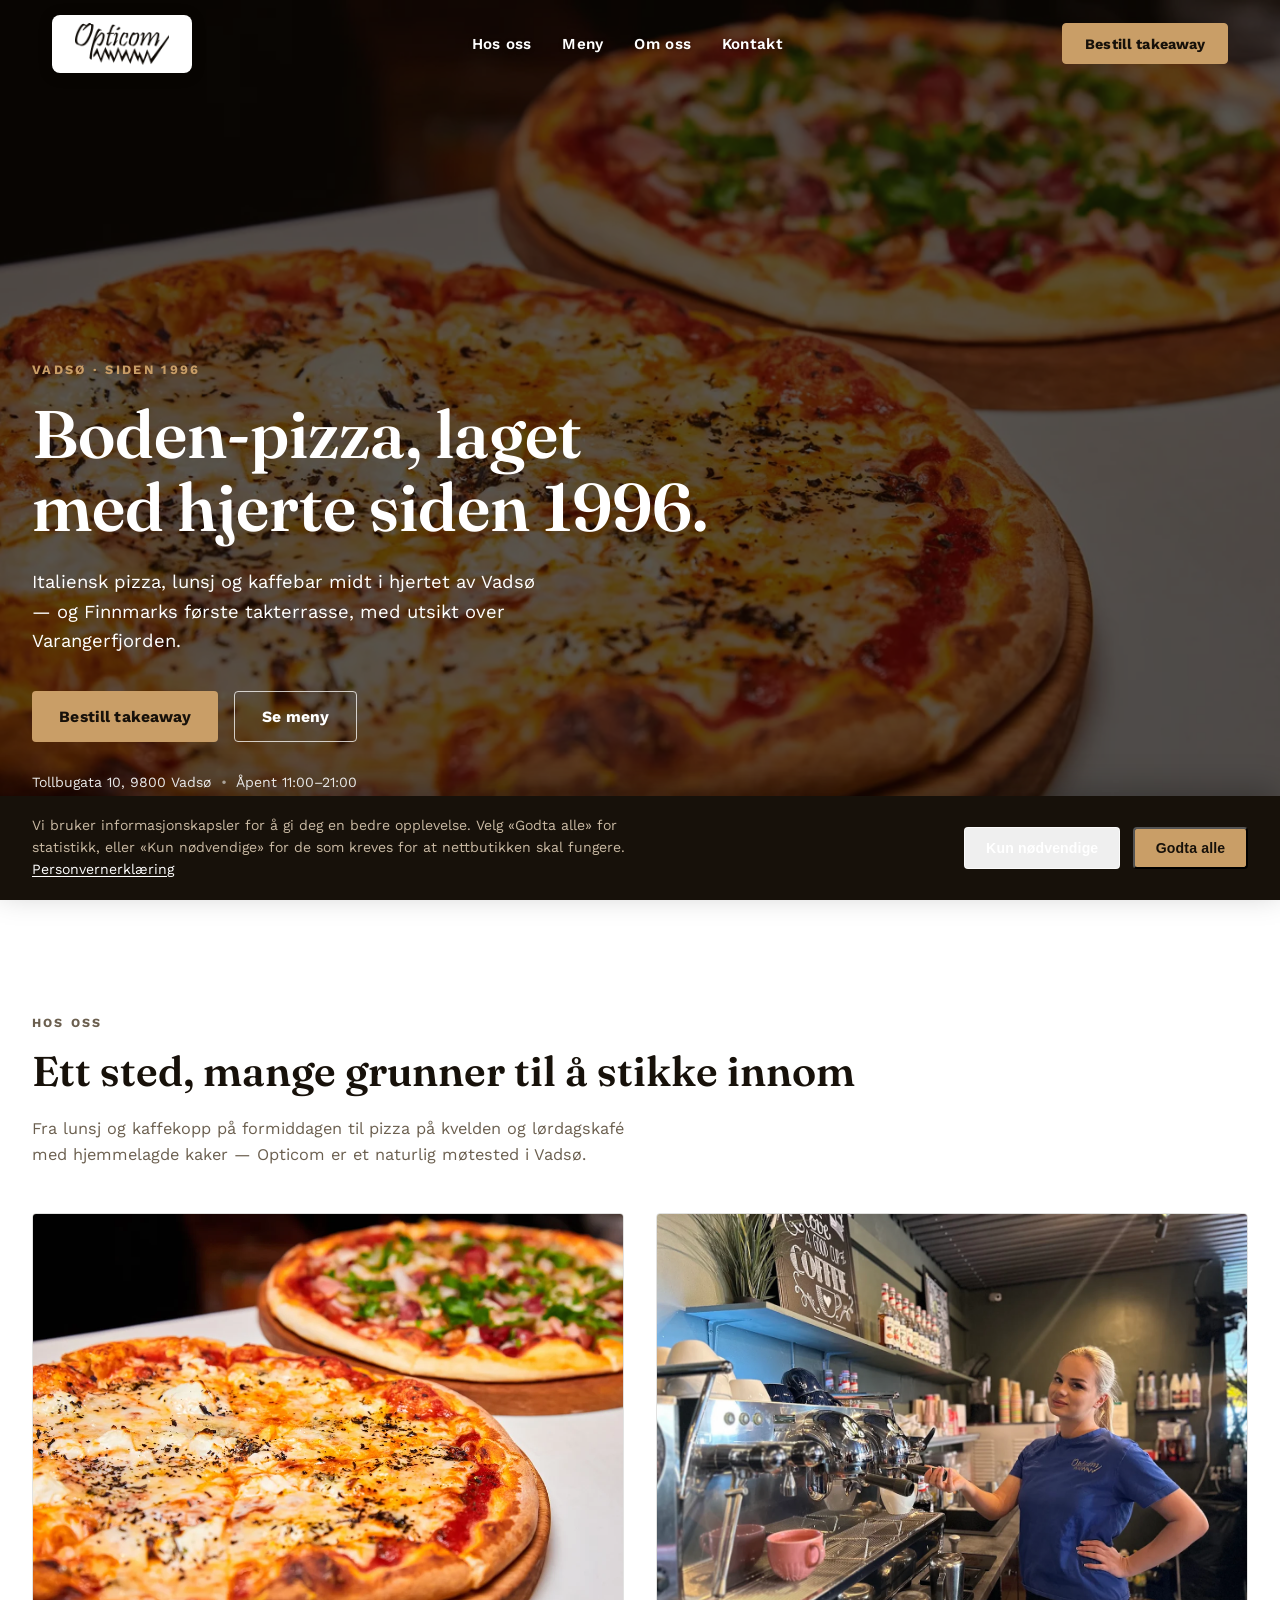
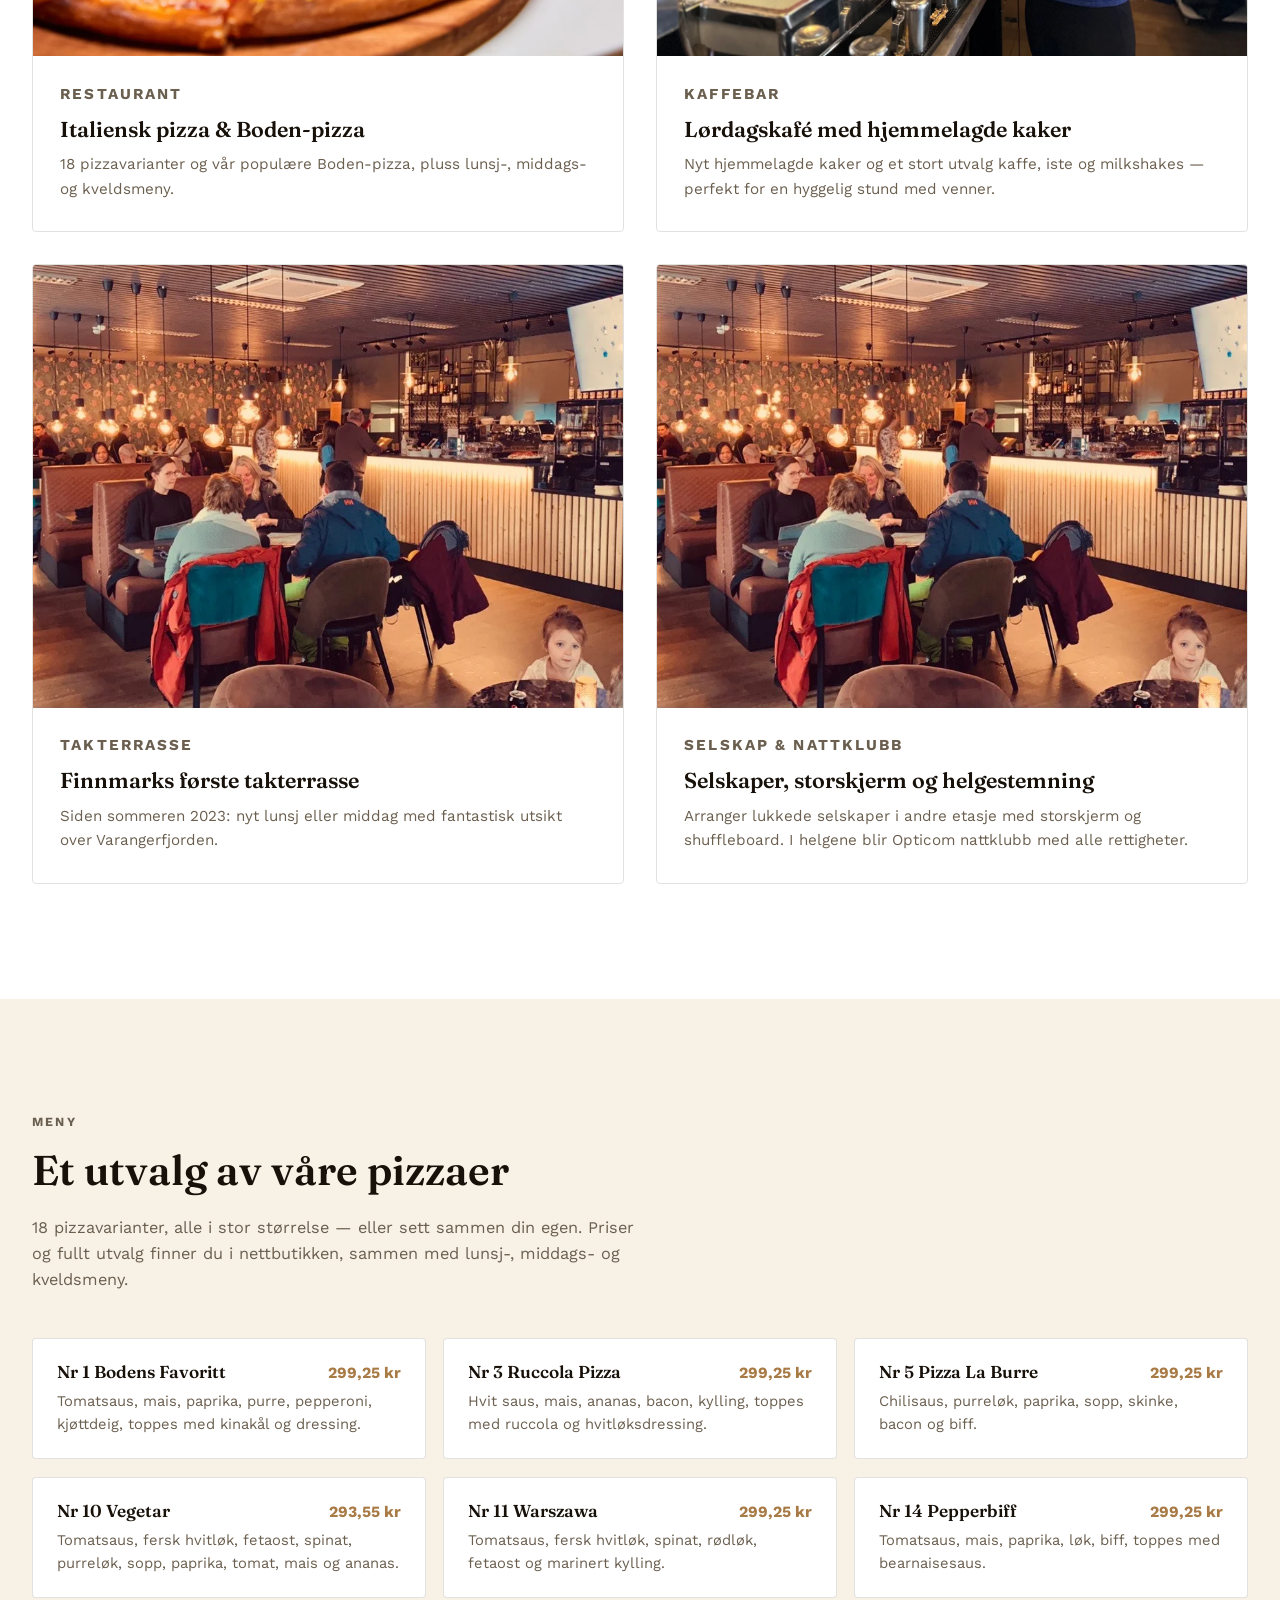
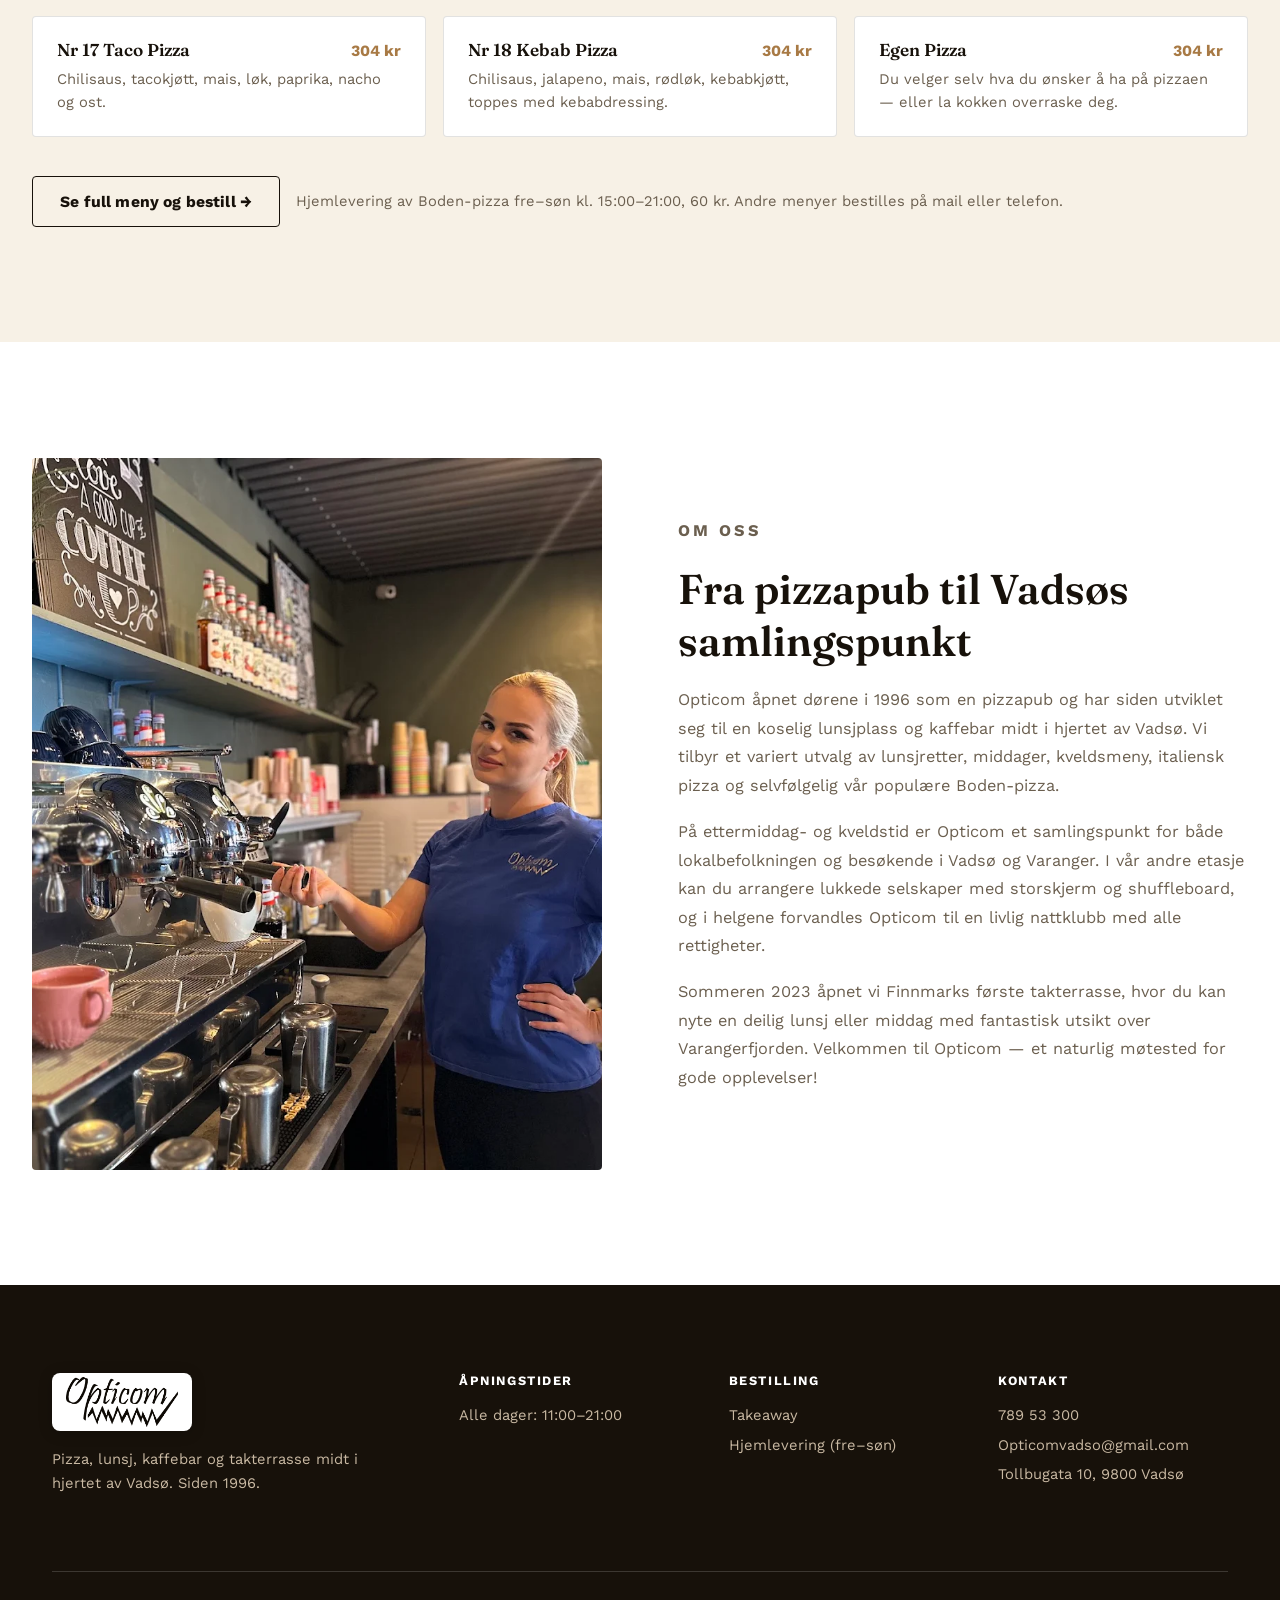
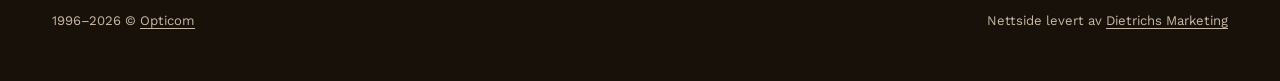
==== index.html @ a4851fc5 "Redesign Opticom (boden.munu.shop) i Smag & Behag-stil Full redesign av Opticoms nettbutikk-forside:" ====
<!DOCTYPE html>
<html lang="no">
<head>
<meta charset="UTF-8">
<meta name="viewport" content="width=device-width, initial-scale=1.0">
<title>Opticom | Boden-pizza, lunsj og kaffebar i Vadsø</title>
<meta name="description" content="Opticom i Vadsø: italiensk pizza og vår egen Boden-pizza, lunsj, kaffebar og takterrasse med utsikt over Varangerfjorden. Siden 1996. Bestill takeaway eller hjemlevering.">
<meta name="theme-color" content="#17110a">
<link rel="icon" type="image/png" href="assets/favicon.png">
<link rel="apple-touch-icon" href="assets/favicon.png">
<link rel="preconnect" href="https://fonts.googleapis.com">
<link rel="preconnect" href="https://fonts.gstatic.com" crossorigin>
<link href="https://fonts.googleapis.com/css2?family=Fraunces:opsz,wght@9..144,500;9..144,600;9..144,700&family=Work+Sans:ital,wght@0,400;0,500;0,600;0,700;1,400&display=swap" rel="stylesheet">
<link rel="stylesheet" href="style.css">
</head>
<body>

<a class="skip-link" href="#main">Hopp til innhold</a>

<header class="site-header" id="siteHeader">
  <div class="header-inner">
    <a href="#top" class="brand" aria-label="Opticom, til toppen">
      <span class="brand-plate"><img src="assets/logo.png" alt="Opticom" class="brand-logo"></span>
    </a>
    <nav class="nav-desktop" aria-label="Hovednavigasjon">
      <a href="#opplevelser">Hos oss</a>
      <a href="#meny">Meny</a>
      <a href="#om">Om oss</a>
      <a href="#kontakt">Kontakt</a>
    </nav>
    <a href="https://boden.munu.shop/" class="nav-cta">Bestill takeaway</a>
    <button class="hamburger" id="hamburgerBtn" aria-label="Åpne meny" aria-expanded="false" aria-controls="mobileDrawer">
      <span></span><span></span><span></span>
    </button>
  </div>
</header>

<div class="drawer-scrim" id="drawerScrim"></div>
<nav class="mobile-drawer" id="mobileDrawer" aria-label="Mobilmeny">
  <button class="drawer-close" id="drawerCloseBtn" aria-label="Lukk meny">
    <svg viewBox="0 0 24 24" width="24" height="24" fill="none" stroke="currentColor" stroke-width="2" stroke-linecap="round"><path d="M4 4l16 16M20 4L4 20"/></svg>
  </button>
  <div class="drawer-links">
    <a href="#opplevelser">Hos oss</a>
    <a href="#meny">Meny</a>
    <a href="#om">Om oss</a>
    <a href="#kontakt">Kontakt</a>
  </div>
  <div class="drawer-contact">
    <a href="https://boden.munu.shop/" class="btn btn-solid btn-block">Bestill takeaway</a>
    <a href="tel:78953300" class="btn btn-ghost btn-block">Ring 789 53 300</a>
  </div>
</nav>

<main id="main">

  <section class="hero" id="top">
    <div class="hero-media" aria-hidden="true">
      <img src="assets/hero-pizza.webp" alt="" loading="eager">
      <div class="hero-overlay"></div>
    </div>
    <div class="hero-inner">
      <p class="eyebrow reveal-up">Vadsø · Siden 1996</p>
      <h1 class="hero-title reveal-up">Boden-pizza, laget med hjerte siden 1996.</h1>
      <p class="hero-lead reveal-up">
        Italiensk pizza, lunsj og kaffebar midt i hjertet av Vadsø — og Finnmarks
        første takterrasse, med utsikt over Varangerfjorden.
      </p>
      <div class="hero-actions reveal-up">
        <a href="https://boden.munu.shop/" class="btn btn-solid">Bestill takeaway</a>
        <a href="#meny" class="btn btn-ghost">Se meny</a>
      </div>
      <div class="hero-meta reveal-up">
        <span>Tollbugata 10, 9800 Vadsø</span>
        <span class="dot">•</span>
        <span>Åpent 11:00–21:00</span>
      </div>
    </div>
    <a href="#opplevelser" class="scroll-cue" aria-label="Scroll ned">
      <svg viewBox="0 0 24 24" width="20" height="20" fill="none" stroke="currentColor" stroke-width="1.6"><path d="M12 4v15M5 12l7 7 7-7"/></svg>
    </a>
  </section>

  <section class="opplevelser" id="opplevelser">
    <div class="opplevelser-inner">
      <p class="section-kicker reveal-up">Hos oss</p>
      <h2 class="reveal-up">Ett sted, mange grunner til å stikke innom</h2>
      <p class="opplevelser-lead reveal-up">
        Fra lunsj og kaffekopp på formiddagen til pizza på kvelden og lørdagskafé
        med hjemmelagde kaker — Opticom er et naturlig møtested i Vadsø.
      </p>

      <div class="opplevelser-grid">

        <article class="opp-card reveal-up">
          <div class="opp-media">
            <img src="assets/hero-pizza.webp" alt="Boden-pizza fra Opticom" loading="lazy">
          </div>
          <div class="opp-body">
            <p class="opp-tag">Restaurant</p>
            <h3>Italiensk pizza &amp; Boden-pizza</h3>
            <p>18 pizzavarianter og vår populære Boden-pizza, pluss lunsj-, middags- og kveldsmeny.</p>
          </div>
        </article>

        <article class="opp-card reveal-up">
          <div class="opp-media">
            <img src="assets/barista.webp" alt="Barista lager kaffe hos Opticom" loading="lazy">
          </div>
          <div class="opp-body">
            <p class="opp-tag">Kaffebar</p>
            <h3>Lørdagskafé med hjemmelagde kaker</h3>
            <p>Nyt hjemmelagde kaker og et stort utvalg kaffe, iste og milkshakes — perfekt for en hyggelig stund med venner.</p>
          </div>
        </article>

        <article class="opp-card reveal-up">
          <div class="opp-media">
            <img src="assets/interior.webp" alt="Interiør hos Opticom i Vadsø" loading="lazy">
          </div>
          <div class="opp-body">
            <p class="opp-tag">Takterrasse</p>
            <h3>Finnmarks første takterrasse</h3>
            <p>Siden sommeren 2023: nyt lunsj eller middag med fantastisk utsikt over Varangerfjorden.</p>
          </div>
        </article>

        <article class="opp-card reveal-up">
          <div class="opp-media">
            <img src="assets/interior.webp" alt="Selskapslokale i andre etasje hos Opticom" loading="lazy">
          </div>
          <div class="opp-body">
            <p class="opp-tag">Selskap &amp; nattklubb</p>
            <h3>Selskaper, storskjerm og helgestemning</h3>
            <p>Arranger lukkede selskaper i andre etasje med storskjerm og shuffleboard. I helgene blir Opticom nattklubb med alle rettigheter.</p>
          </div>
        </article>

      </div>
    </div>
  </section>

  <section class="meny" id="meny">
    <div class="meny-inner">
      <p class="section-kicker reveal-up">Meny</p>
      <h2 class="reveal-up">Et utvalg av våre pizzaer</h2>
      <p class="meny-lead reveal-up">
        18 pizzavarianter, alle i stor størrelse — eller sett sammen din egen. Priser
        og fullt utvalg finner du i nettbutikken, sammen med lunsj-, middags- og kveldsmeny.
      </p>

      <div class="meny-grid">
        <article class="pizza-card reveal-up">
          <div class="pizza-card-top"><h3>Nr 1 Bodens Favoritt</h3><span class="pizza-price">299,25 kr</span></div>
          <p>Tomatsaus, mais, paprika, purre, pepperoni, kjøttdeig, toppes med kinakål og dressing.</p>
        </article>
        <article class="pizza-card reveal-up">
          <div class="pizza-card-top"><h3>Nr 3 Ruccola Pizza</h3><span class="pizza-price">299,25 kr</span></div>
          <p>Hvit saus, mais, ananas, bacon, kylling, toppes med ruccola og hvitløksdressing.</p>
        </article>
        <article class="pizza-card reveal-up">
          <div class="pizza-card-top"><h3>Nr 5 Pizza La Burre</h3><span class="pizza-price">299,25 kr</span></div>
          <p>Chilisaus, purreløk, paprika, sopp, skinke, bacon og biff.</p>
        </article>
        <article class="pizza-card reveal-up">
          <div class="pizza-card-top"><h3>Nr 10 Vegetar</h3><span class="pizza-price">293,55 kr</span></div>
          <p>Tomatsaus, fersk hvitløk, fetaost, spinat, purreløk, sopp, paprika, tomat, mais og ananas.</p>
        </article>
        <article class="pizza-card reveal-up">
          <div class="pizza-card-top"><h3>Nr 11 Warszawa</h3><span class="pizza-price">299,25 kr</span></div>
          <p>Tomatsaus, fersk hvitløk, spinat, rødløk, fetaost og marinert kylling.</p>
        </article>
        <article class="pizza-card reveal-up">
          <div class="pizza-card-top"><h3>Nr 14 Pepperbiff</h3><span class="pizza-price">299,25 kr</span></div>
          <p>Tomatsaus, mais, paprika, løk, biff, toppes med bearnaisesaus.</p>
        </article>
        <article class="pizza-card reveal-up">
          <div class="pizza-card-top"><h3>Nr 17 Taco Pizza</h3><span class="pizza-price">304 kr</span></div>
          <p>Chilisaus, tacokjøtt, mais, løk, paprika, nacho og ost.</p>
        </article>
        <article class="pizza-card reveal-up">
          <div class="pizza-card-top"><h3>Nr 18 Kebab Pizza</h3><span class="pizza-price">304 kr</span></div>
          <p>Chilisaus, jalapeno, mais, rødløk, kebabkjøtt, toppes med kebabdressing.</p>
        </article>
        <article class="pizza-card reveal-up">
          <div class="pizza-card-top"><h3>Egen Pizza</h3><span class="pizza-price">304 kr</span></div>
          <p>Du velger selv hva du ønsker å ha på pizzaen — eller la kokken overraske deg.</p>
        </article>
      </div>

      <div class="meny-more reveal-up">
        <a href="https://boden.munu.shop/" class="btn btn-ghost" style="border-color:var(--ink); color:var(--ink);">Se full meny og bestill →</a>
        <p>Hjemlevering av Boden-pizza fre–søn kl. 15:00–21:00, 60 kr. Andre menyer bestilles på mail eller telefon.</p>
      </div>
    </div>
  </section>

  <section class="om" id="om">
    <div class="om-inner">
      <div class="om-media reveal-up">
        <img src="assets/barista.webp" alt="Barista bak espressomaskinen hos Opticom" loading="lazy">
      </div>
      <div class="om-copy">
        <p class="section-kicker reveal-up">Om oss</p>
        <h2 class="reveal-up">Fra pizzapub til Vadsøs samlingspunkt</h2>
        <p class="reveal-up">
          Opticom åpnet dørene i 1996 som en pizzapub og har siden utviklet seg til
          en koselig lunsjplass og kaffebar midt i hjertet av Vadsø. Vi tilbyr et
          variert utvalg av lunsjretter, middager, kveldsmeny, italiensk pizza og
          selvfølgelig vår populære Boden-pizza.
        </p>
        <p class="reveal-up">
          På ettermiddag- og kveldstid er Opticom et samlingspunkt for både
          lokalbefolkningen og besøkende i Vadsø og Varanger. I vår andre etasje
          kan du arrangere lukkede selskaper med storskjerm og shuffleboard, og i
          helgene forvandles Opticom til en livlig nattklubb med alle rettigheter.
        </p>
        <p class="reveal-up">
          Sommeren 2023 åpnet vi Finnmarks første takterrasse, hvor du kan nyte en
          deilig lunsj eller middag med fantastisk utsikt over Varangerfjorden.
          Velkommen til Opticom — et naturlig møtested for gode opplevelser!
        </p>
      </div>
    </div>
  </section>

</main>

<footer class="site-footer" id="kontakt">
  <div class="footer-inner">
    <div class="footer-top">
      <div class="footer-brand">
        <span class="brand-plate brand-plate--footer"><img src="assets/logo.png" alt="Opticom"></span>
        <p>Pizza, lunsj, kaffebar og takterrasse midt i hjertet av Vadsø. Siden 1996.</p>
      </div>

      <div class="footer-col">
        <h4>Åpningstider</h4>
        <ul>
          <li><span>Alle dager: 11:00–21:00</span></li>
        </ul>
      </div>

      <div class="footer-col">
        <h4>Bestilling</h4>
        <ul>
          <li><a href="https://boden.munu.shop/">Takeaway</a></li>
          <li><a href="https://boden.munu.shop/">Hjemlevering (fre–søn)</a></li>
        </ul>
      </div>

      <div class="footer-col">
        <h4>Kontakt</h4>
        <ul class="footer-contact">
          <li><a href="tel:78953300">789 53 300</a></li>
          <li><a href="mailto:Opticomvadso@gmail.com">Opticomvadso@gmail.com</a></li>
          <li><span>Tollbugata 10, 9800 Vadsø</span></li>
        </ul>
      </div>
    </div>

    <div class="footer-bottom">
      <p>1996–2026 © <a href="https://boden.munu.shop/">Opticom</a></p>
      <p class="footer-credit">Nettside levert av <a href="https://dmarketing.no">Dietrichs Marketing</a></p>
    </div>
  </div>
</footer>

<div class="cookie-banner" id="cookieBanner" role="dialog" aria-live="polite">
  <p class="cookie-text">
    Vi bruker informasjonskapsler for å gi deg en bedre opplevelse. Velg «Godta alle» for
    statistikk, eller «Kun nødvendige» for de som kreves for at nettbutikken skal fungere.
    <a href="https://boden.munu.shop/compliance">Personvernerklæring</a>
  </p>
  <div class="cookie-actions">
    <button class="btn btn-ghost" id="cookieNecessary" type="button">Kun nødvendige</button>
    <button class="btn btn-solid" id="cookieAcceptAll" type="button">Godta alle</button>
  </div>
</div>

<script src="app.js"></script>
</body>
</html>
---- style.css ----
/* Opticom (Vadsø) — redesign
   Palette locked to customer's real brand: warm tan #c99e67 + near-black + cream.
   Sampled directly from boden.munu.shop header background color.
   No new colors introduced. */

:root{
  --ink: #17110a;
  --ink-soft: #241b10;
  --paper: #ffffff;
  --cream: #f7f1e6;
  --tan: #c99e67;
  --tan-deep: #a87a45;
  --muted: #6b5f4f;
  --muted-on-dark: #c9b9a3;
  --line: rgba(23,17,10,0.12);
  --line-on-dark: rgba(255,255,255,0.16);
  --overlay: rgba(12,8,4,0.68);
  --radius: 4px;
  --header-h: 88px;
  --container: 1240px;
}

*{box-sizing:border-box;}
html{scroll-behavior:smooth;}
@media (prefers-reduced-motion: reduce){
  html{scroll-behavior:auto;}
  *{animation-duration:0.001ms !important; animation-iteration-count:1 !important; transition-duration:0.001ms !important;}
}

body{
  margin:0;
  background:var(--paper);
  color:var(--ink);
  font-family:"Work Sans", -apple-system, BlinkMacSystemFont, "Segoe UI", sans-serif;
  overflow-x:hidden;
  min-width:0;
}

img{max-width:100%; display:block;}
a{color:inherit; text-decoration:none;}
ul{margin:0; padding:0; list-style:none;}

.skip-link{
  position:absolute; left:-999px; top:0; background:#fff; color:#000;
  padding:.75rem 1rem; z-index:1000; border-radius:0 0 6px 0;
}
.skip-link:focus{left:0;}

h1,h2,h3{font-family:"Fraunces", Georgia, serif; font-weight:600; letter-spacing:0; margin:0;}

/* ---------- Header ---------- */
.site-header{
  position:fixed; top:0; left:0; right:0; z-index:200;
  height:var(--header-h);
  background:transparent;
  transition:background .35s ease, height .3s ease, border-color .35s ease;
  border-bottom:1px solid transparent;
}
.site-header.scrolled{
  background:#ffffff;
  height:72px;
  border-bottom:1px solid var(--line);
}
.header-inner{
  max-width:var(--container); margin:0 auto; height:100%;
  padding:0 clamp(16px,4vw,32px);
  display:flex; align-items:center; justify-content:space-between; gap:1.5rem;
}
.brand{display:flex; align-items:center; height:100%;}
.brand-plate{
  display:flex; align-items:center; justify-content:center;
  width:clamp(96px,13vw,140px); height:clamp(46px,7vw,58px);
  background:var(--paper); border-radius:8px;
  box-shadow:0 2px 14px rgba(0,0,0,0.22);
  padding:8px 14px;
  transition:transform .2s ease;
}
.brand:hover .brand-plate{transform:scale(1.03);}
.brand-logo{width:100%; height:100%; object-fit:contain;}

.nav-desktop{display:flex; gap:clamp(18px,2.4vw,34px); align-items:center;}
.nav-desktop a{
  font-size:.95rem; color:var(--paper); font-weight:600; letter-spacing:.02em;
  position:relative; padding:6px 0;
  text-shadow:0 1px 4px rgba(0,0,0,0.45);
  transition:opacity .2s ease, color .2s ease, text-shadow .2s ease;
}
.site-header.scrolled .nav-desktop a{color:var(--ink); text-shadow:none;}
.nav-desktop a:hover{opacity:.65;}

.nav-cta{
  background:var(--tan); color:var(--ink);
  border:1px solid var(--tan); padding:.7rem 1.35rem; border-radius:var(--radius);
  font-size:.9rem; font-weight:700; white-space:nowrap; letter-spacing:.01em;
  transition:background .2s ease, color .2s ease, transform .2s ease, border-color .2s ease;
}
.nav-cta:hover{background:var(--tan-deep); transform:translateY(-1px);}
.site-header.scrolled .nav-cta{background:var(--ink); color:var(--paper); border-color:var(--ink);}
.site-header.scrolled .nav-cta:hover{background:var(--ink-soft);}

.hamburger{
  display:none; background:none; border:none; cursor:pointer;
  width:40px; height:40px; padding:0; position:relative; z-index:2;
}
.hamburger span{
  position:absolute; left:8px; right:8px; height:2px; background:var(--paper);
  box-shadow:0 1px 3px rgba(0,0,0,0.4);
  border-radius:2px; transition:transform .25s ease, opacity .2s ease, background .2s ease, box-shadow .2s ease;
}
.site-header.scrolled .hamburger span{background:var(--ink); box-shadow:none;}
.hamburger span:nth-child(1){top:14px;}
.hamburger span:nth-child(2){top:19px;}
.hamburger span:nth-child(3){top:24px;}

/* ---------- Mobile drawer ---------- */
.drawer-scrim{
  position:fixed; inset:0; background:rgba(0,0,0,.55); z-index:249;
  opacity:0; pointer-events:none; transition:opacity .25s ease;
}
.drawer-scrim.open{opacity:1; pointer-events:auto;}

.mobile-drawer{
  position:fixed; top:0; right:0; bottom:0; z-index:250;
  width:min(86vw,340px);
  background:var(--ink);
  transform:translateX(100%);
  transition:transform .3s ease;
  display:flex; flex-direction:column;
  padding:22px 26px 32px;
}
.mobile-drawer.open{transform:translateX(0);}

.drawer-close{
  align-self:flex-end; background:none; border:1px solid var(--line-on-dark);
  color:var(--paper); width:44px; height:44px; border-radius:50%;
  display:flex; align-items:center; justify-content:center; cursor:pointer;
  margin-bottom:2.2rem;
}
.drawer-links{display:flex; flex-direction:column; gap:1.5rem; margin-bottom:2.5rem;}
.drawer-links a{font-size:1.3rem; font-weight:600; color:var(--paper);}
.drawer-contact{display:flex; flex-direction:column; gap:12px; margin-top:auto;}

/* ---------- Buttons ---------- */
.btn{
  display:inline-flex; align-items:center; justify-content:center;
  padding:.95rem 1.7rem; border-radius:var(--radius); font-weight:700; font-size:.98rem;
  letter-spacing:.01em;
  transition:transform .2s ease, box-shadow .2s ease, background .2s ease, color .2s ease, border-color .2s ease;
}
.btn-solid{background:var(--tan); color:var(--ink);}
.btn-solid:hover{transform:translateY(-1px); box-shadow:0 8px 22px rgba(0,0,0,0.25); background:var(--tan-deep);}
.btn-ghost{border:1.5px solid rgba(255,255,255,0.75); color:var(--paper);}
.btn-ghost:hover{background:rgba(255,255,255,0.12); border-color:var(--paper);}
.btn-block{width:100%;}

.mobile-drawer .btn-solid{background:var(--tan); color:var(--ink);}
.mobile-drawer .btn-ghost{border-color:var(--line-on-dark); color:var(--paper);}

/* ---------- Hero ---------- */
.hero{
  position:relative;
  min-height:min(100vh,900px);
  display:flex; align-items:flex-end;
  overflow:hidden;
  padding:calc(var(--header-h) + 40px) clamp(16px,5vw,32px) clamp(64px,9vw,110px);
}
.hero-media{position:absolute; inset:0; z-index:0;}
.hero-media img{width:100%; height:100%; object-fit:cover; object-position:center 48%;}
.hero-overlay{position:absolute; inset:0; background:var(--overlay);}

.hero-inner{position:relative; z-index:1; max-width:var(--container); margin:0 auto; width:100%; color:var(--paper);}
.eyebrow{
  color:var(--tan); text-transform:uppercase; letter-spacing:.18em; font-size:.8rem;
  font-weight:700; margin:0 0 1.3rem; font-family:"Work Sans",sans-serif;
}
.hero-title{
  margin:0 0 1.5rem; font-weight:600; letter-spacing:0; line-height:1.08;
  font-size:clamp(2.1rem, 5.6vw, 4.2rem);
  max-width:16ch;
  text-wrap:balance;
}
.hero-lead{
  max-width:520px; color:var(--paper); opacity:.92; font-size:clamp(1rem,1.6vw,1.15rem); line-height:1.6;
  margin:0 0 2.2rem;
}
.hero-actions{display:flex; flex-wrap:wrap; gap:1rem; margin-bottom:2rem;}
.hero-meta{color:var(--paper); opacity:.85; font-size:.88rem; display:flex; flex-wrap:wrap; gap:.6rem; align-items:center;}
.hero-meta .dot{opacity:.6;}

.scroll-cue{
  position:absolute; left:50%; bottom:22px; transform:translateX(-50%);
  color:var(--paper); opacity:.8; z-index:1;
  animation:bob 2.2s ease-in-out infinite;
}
.scroll-cue:hover{opacity:1;}
@keyframes bob{0%,100%{transform:translate(-50%,0);} 50%{transform:translate(-50%,8px);}}

/* ---------- Section shells ---------- */
section{padding:clamp(60px,9vw,120px) clamp(16px,5vw,32px);}
.section-kicker{
  color:var(--muted); text-transform:uppercase; letter-spacing:.18em; font-size:.78rem;
  font-weight:700; margin:0 0 .9rem; font-family:"Work Sans",sans-serif;
}
h2{font-size:clamp(1.7rem,4vw,2.6rem); font-weight:600; margin:0 0 1.2rem;}

/* ---------- Opplevelser ---------- */
.opplevelser{background:var(--paper);}
.opplevelser-inner{max-width:var(--container); margin:0 auto;}
.opplevelser-lead{color:var(--muted); max-width:600px; line-height:1.6; margin:0 0 2.8rem; font-size:1.02rem;}

.opplevelser-grid{
  display:grid; grid-template-columns:1fr;
  gap:clamp(20px,3vw,32px);
}
@media (min-width:760px){
  .opplevelser-grid{grid-template-columns:repeat(2, 1fr);}
}
.opp-card{
  border:1px solid var(--line); border-radius:var(--radius); overflow:hidden;
  display:flex; flex-direction:column;
  transition:box-shadow .25s ease, transform .25s ease;
}
.opp-card:hover{box-shadow:0 16px 40px rgba(23,17,10,0.14); transform:translateY(-3px);}

.opp-media{display:block; aspect-ratio:4/3; overflow:hidden; position:relative; background:var(--ink);}
.opp-media img{width:100%; height:100%; object-fit:cover; transition:transform .5s ease;}
.opp-card:hover .opp-media img{transform:scale(1.05);}

.opp-body{padding:1.6rem 1.7rem 1.9rem; display:flex; flex-direction:column; gap:.6rem; flex:1;}
.opp-tag{
  color:var(--tan-deep); text-transform:uppercase; letter-spacing:.14em; font-size:.72rem;
  font-weight:700; margin:0;
}
.opp-body h3{font-size:1.35rem; font-weight:600; line-height:1.25;}
.opp-body p{color:var(--muted); font-size:.95rem; line-height:1.6; margin:0; font-family:"Work Sans",sans-serif;}

/* ---------- Meny ---------- */
.meny{background:var(--cream);}
.meny-inner{max-width:var(--container); margin:0 auto;}
.meny-lead{color:var(--muted); max-width:620px; line-height:1.6; margin:0 0 2.8rem; font-size:1.02rem;}
.meny-grid{
  display:grid; grid-template-columns:1fr; gap:1.1rem;
}
@media (min-width:640px){
  .meny-grid{grid-template-columns:repeat(2,1fr);}
}
@media (min-width:1000px){
  .meny-grid{grid-template-columns:repeat(3,1fr);}
}
.pizza-card{
  background:var(--paper); border:1px solid var(--line); border-radius:var(--radius);
  padding:1.4rem 1.5rem;
  display:flex; flex-direction:column; gap:.5rem;
}
.pizza-card-top{display:flex; justify-content:space-between; align-items:baseline; gap:.8rem;}
.pizza-card h3{font-size:1.08rem; font-weight:600; margin:0;}
.pizza-price{font-family:"Work Sans",sans-serif; font-weight:700; color:var(--tan-deep); white-space:nowrap; font-size:.98rem;}
.pizza-card p{margin:0; color:var(--muted); font-size:.92rem; line-height:1.55;}
.meny-more{margin-top:2.4rem; display:flex; flex-wrap:wrap; gap:1rem; align-items:center;}
.meny-more p{color:var(--muted); font-size:.92rem; margin:0;}

/* ---------- Om oss ---------- */
.om{background:var(--paper);}
.om-inner{
  max-width:var(--container); margin:0 auto;
  display:grid; grid-template-columns:1fr 1fr; gap:clamp(32px,6vw,90px);
  align-items:center;
}
.om-media img{
  border-radius:var(--radius);
  aspect-ratio:4/5; object-fit:cover; width:100%;
}
.om-copy p{color:var(--muted); line-height:1.75; font-size:1.02rem; margin:0 0 1.1rem; font-family:"Work Sans",sans-serif;}

/* ---------- Footer ---------- */
.site-footer{background:var(--ink); color:var(--paper);}
.footer-inner{max-width:var(--container); margin:0 auto; padding:clamp(56px,8vw,88px) clamp(16px,5vw,32px) clamp(28px,4vw,40px);}
.footer-top{
  display:grid; grid-template-columns:1.6fr repeat(3, 1fr); gap:clamp(28px,4vw,40px);
  padding-bottom:clamp(36px,5vw,56px); border-bottom:1px solid var(--line-on-dark);
}
.footer-brand .brand-plate--footer{margin-bottom:1.1rem;}
.footer-brand p{color:var(--muted-on-dark); font-size:.92rem; line-height:1.6; max-width:34ch; margin:0 0 1.2rem;}

.footer-col h4{
  font-family:"Work Sans",sans-serif; font-size:.8rem; text-transform:uppercase; letter-spacing:.12em;
  font-weight:700; color:var(--paper); margin:0 0 1.1rem;
}
.footer-col ul{display:flex; flex-direction:column; gap:.65rem;}
.footer-col a, .footer-col span{font-size:.92rem; color:var(--muted-on-dark);}
.footer-col a:hover{color:var(--paper);}
.footer-contact a{word-break:break-word;}

.footer-bottom{
  display:flex; flex-wrap:wrap; justify-content:space-between; gap:.6rem;
  padding-top:clamp(20px,3vw,28px); font-size:.82rem; color:var(--muted-on-dark);
}
.footer-bottom a{color:var(--muted-on-dark); text-decoration:underline; text-underline-offset:3px;}
.footer-bottom a:hover{color:var(--paper);}

/* ---------- Cookie consent ---------- */
.cookie-banner{
  position:fixed; left:0; right:0; bottom:0; z-index:300;
  background:var(--ink); color:var(--paper);
  padding:1.2rem clamp(16px,4vw,32px);
  display:flex; flex-wrap:wrap; gap:1rem 1.6rem; align-items:center; justify-content:space-between;
  transform:translateY(110%); transition:transform .4s ease;
  box-shadow:0 -8px 30px rgba(0,0,0,0.25);
}
.cookie-banner.visible{transform:translateY(0);}
.cookie-text{max-width:640px; font-size:.88rem; line-height:1.55; color:var(--muted-on-dark); margin:0;}
.cookie-text a{color:var(--paper); text-decoration:underline; text-underline-offset:2px;}
.cookie-actions{display:flex; gap:.8rem; flex-wrap:wrap;}
.cookie-actions .btn{padding:.7rem 1.3rem; font-size:.88rem;}

/* ---------- Reveal animation ---------- */
.reveal-up{opacity:0; transform:translateY(22px); transition:opacity .7s ease, transform .7s ease;}
.reveal-up.in{opacity:1; transform:none;}
@media (prefers-reduced-motion: reduce){
  .reveal-up{opacity:1; transform:none; transition:none;}
}

/* ---------- Overflow guard ---------- */
body{overflow-x:hidden;}
.opplevelser-grid > *, .meny-grid > *, .om-inner > *, .footer-top > *{min-width:0;}

/* ================= Responsive ================= */
@media (max-width:1080px){
  .footer-top{grid-template-columns:1fr 1fr 1fr; row-gap:2.4rem;}
  .footer-brand{grid-column:1 / -1;}
}

@media (max-width:900px){
  .om-inner{grid-template-columns:1fr;}
  .om-media{order:-1;}
}

@media (max-width:760px){
  :root{--header-h:64px;}
  .nav-desktop{display:none;}
  .nav-cta{display:none;}
  .hamburger{display:block;}
  .brand-plate{width:100px; height:44px;}

  .hero{align-items:flex-end; padding-bottom:56px;}
  .hero-title{font-size:clamp(1.9rem,8vw,2.6rem); max-width:none;}
  .hero-lead{font-size:1rem;}
  .hero-actions{gap:.8rem;}
  .hero-actions .btn{flex:1 1 auto; justify-content:center;}
  .hero-meta{flex-direction:column; align-items:flex-start; gap:.3rem;}
  .hero-meta .dot{display:none;}

  section{padding-top:56px; padding-bottom:56px;}
  .opplevelser-lead, .meny-lead{margin-bottom:2rem;}

  .footer-top{grid-template-columns:1fr 1fr; row-gap:2.2rem;}
  .footer-bottom{flex-direction:column; align-items:flex-start;}

  .cookie-banner{flex-direction:column; align-items:stretch; text-align:left;}
  .cookie-actions{width:100%;}
  .cookie-actions .btn{flex:1 1 auto;}
}

@media (max-width:480px){
  .footer-top{grid-template-columns:1fr;}
}
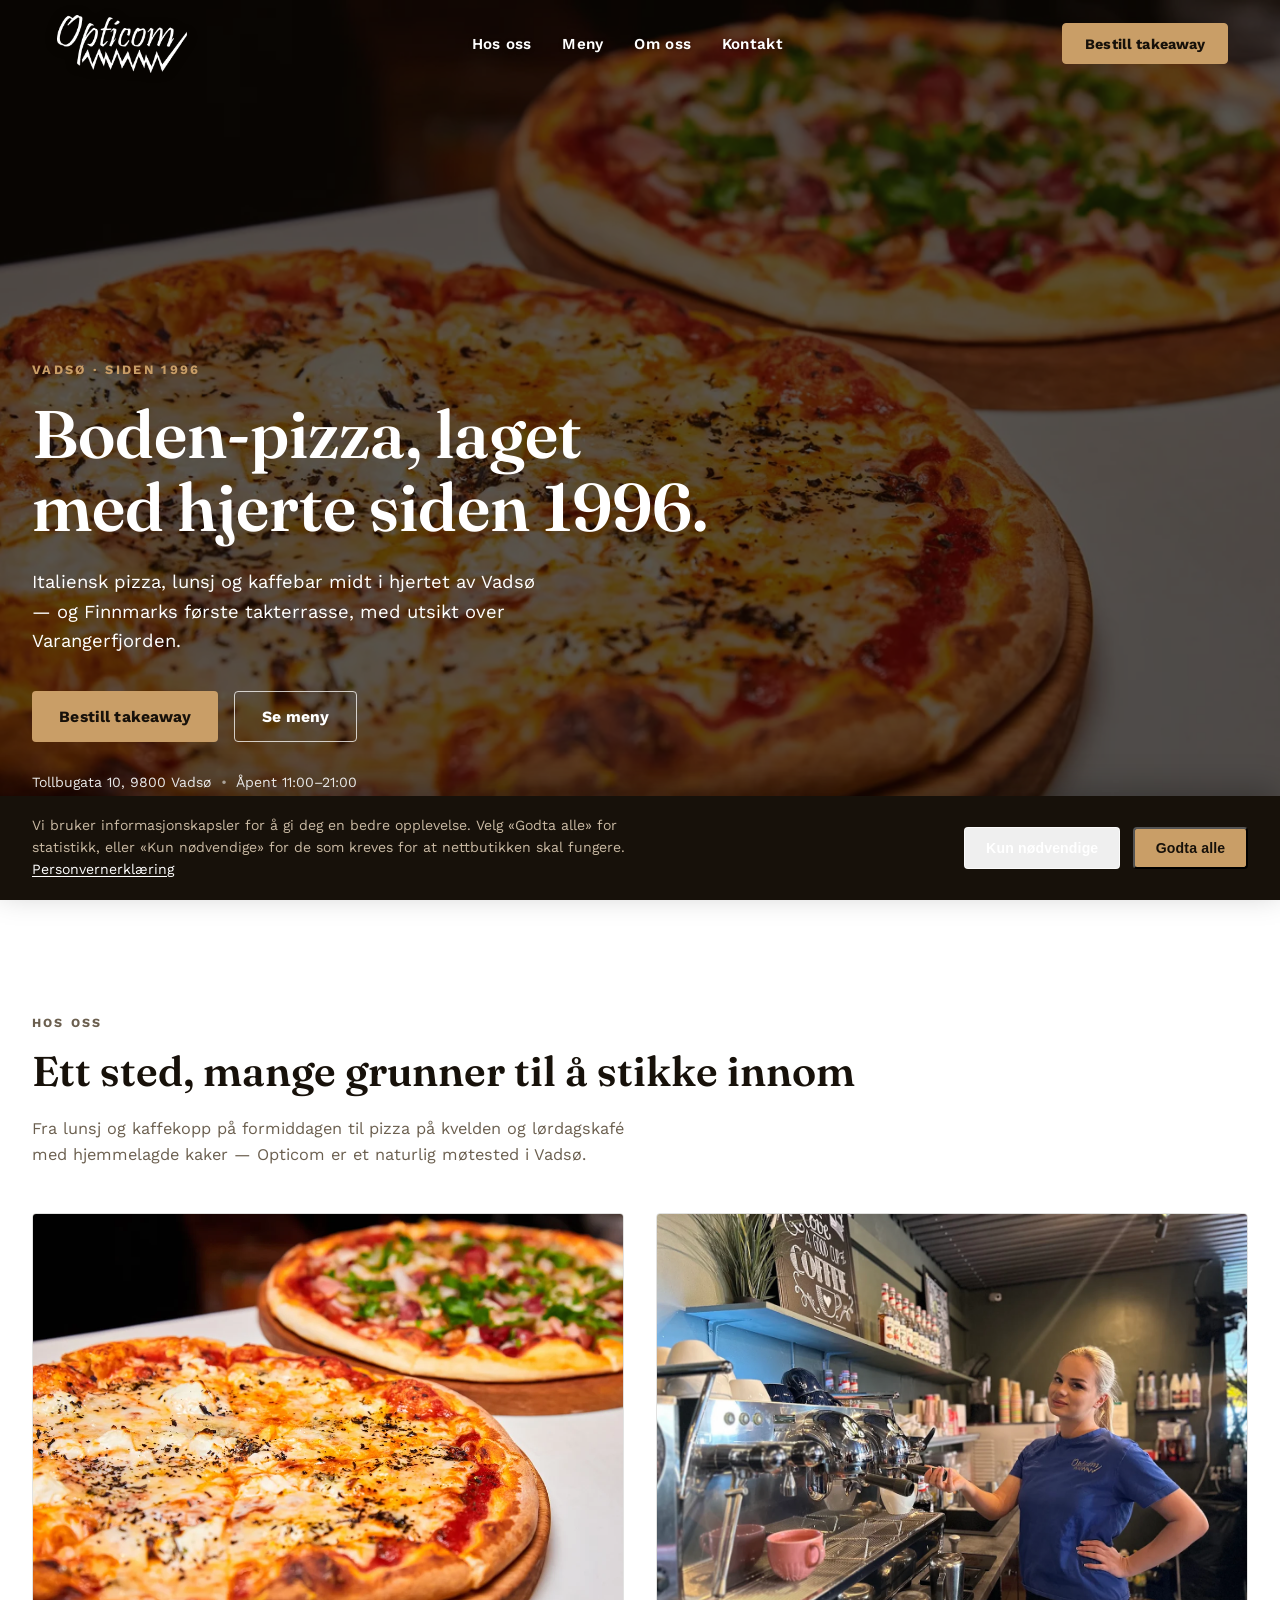
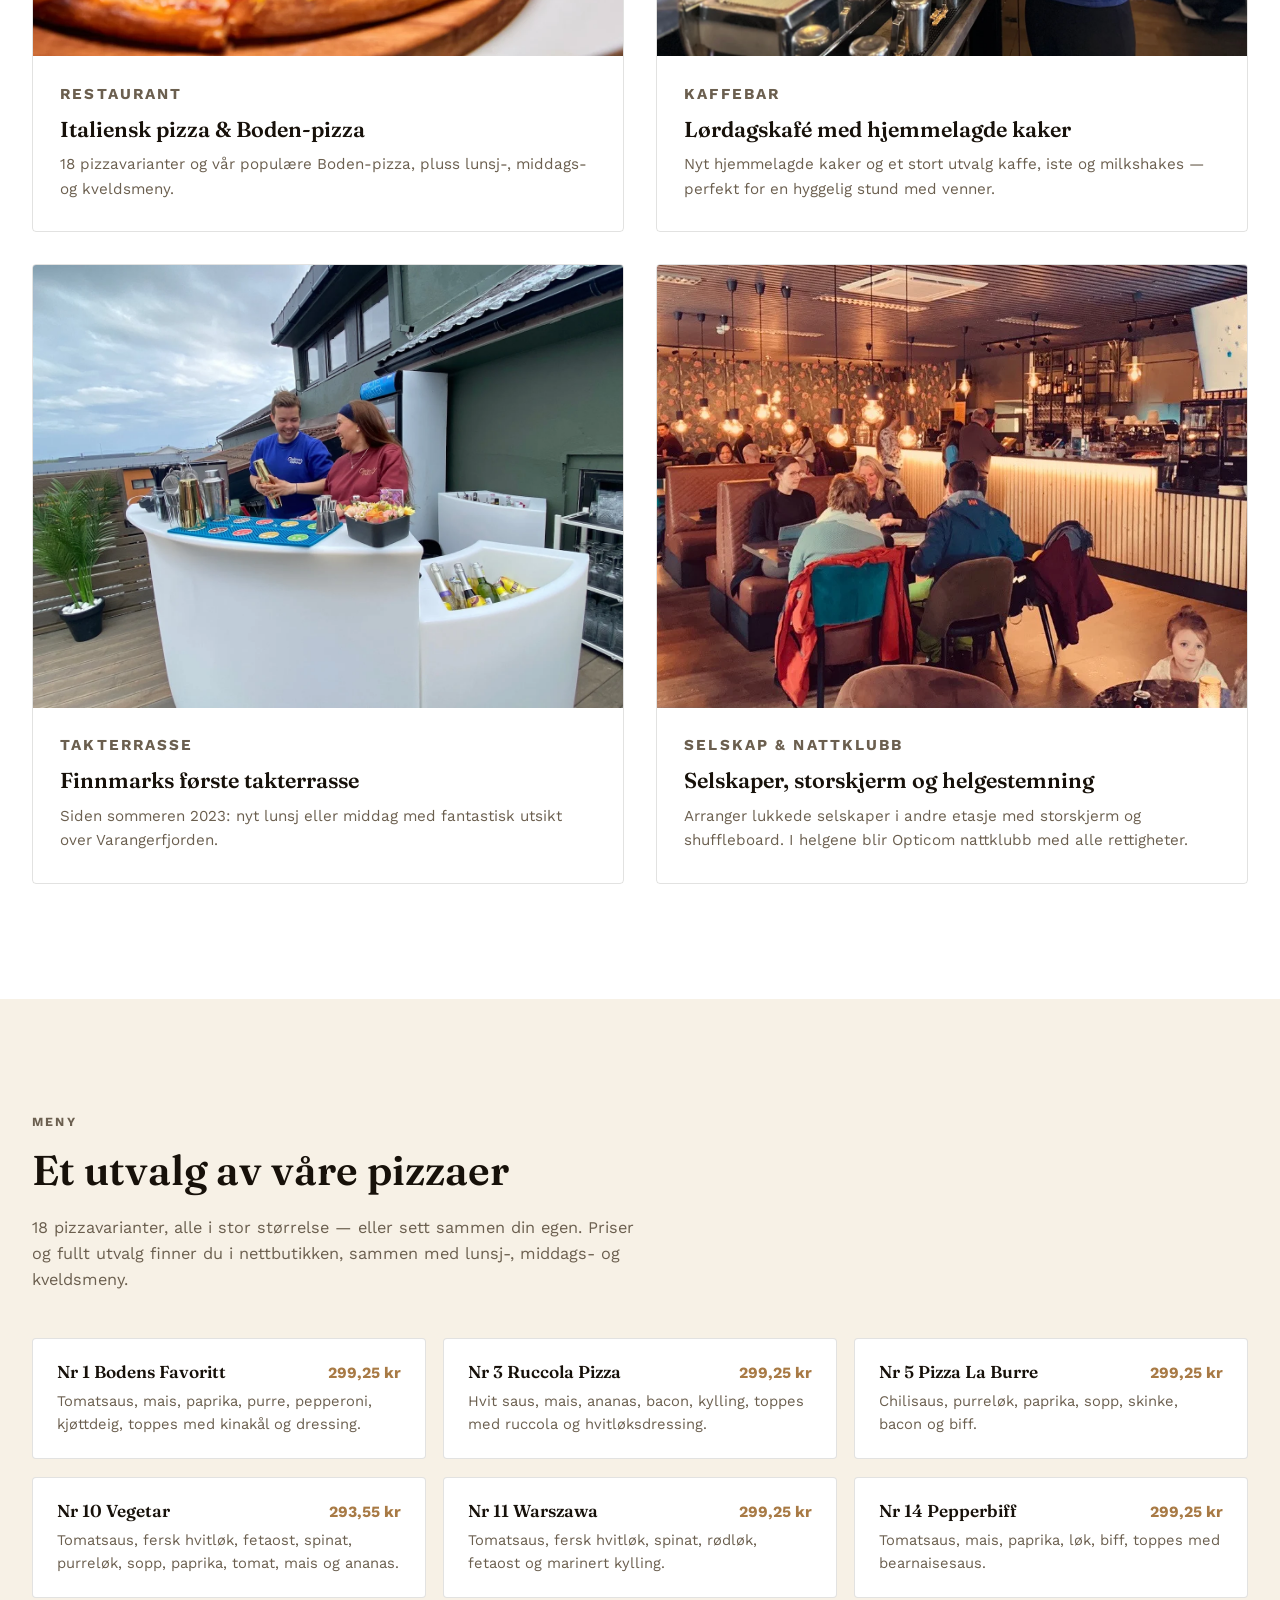
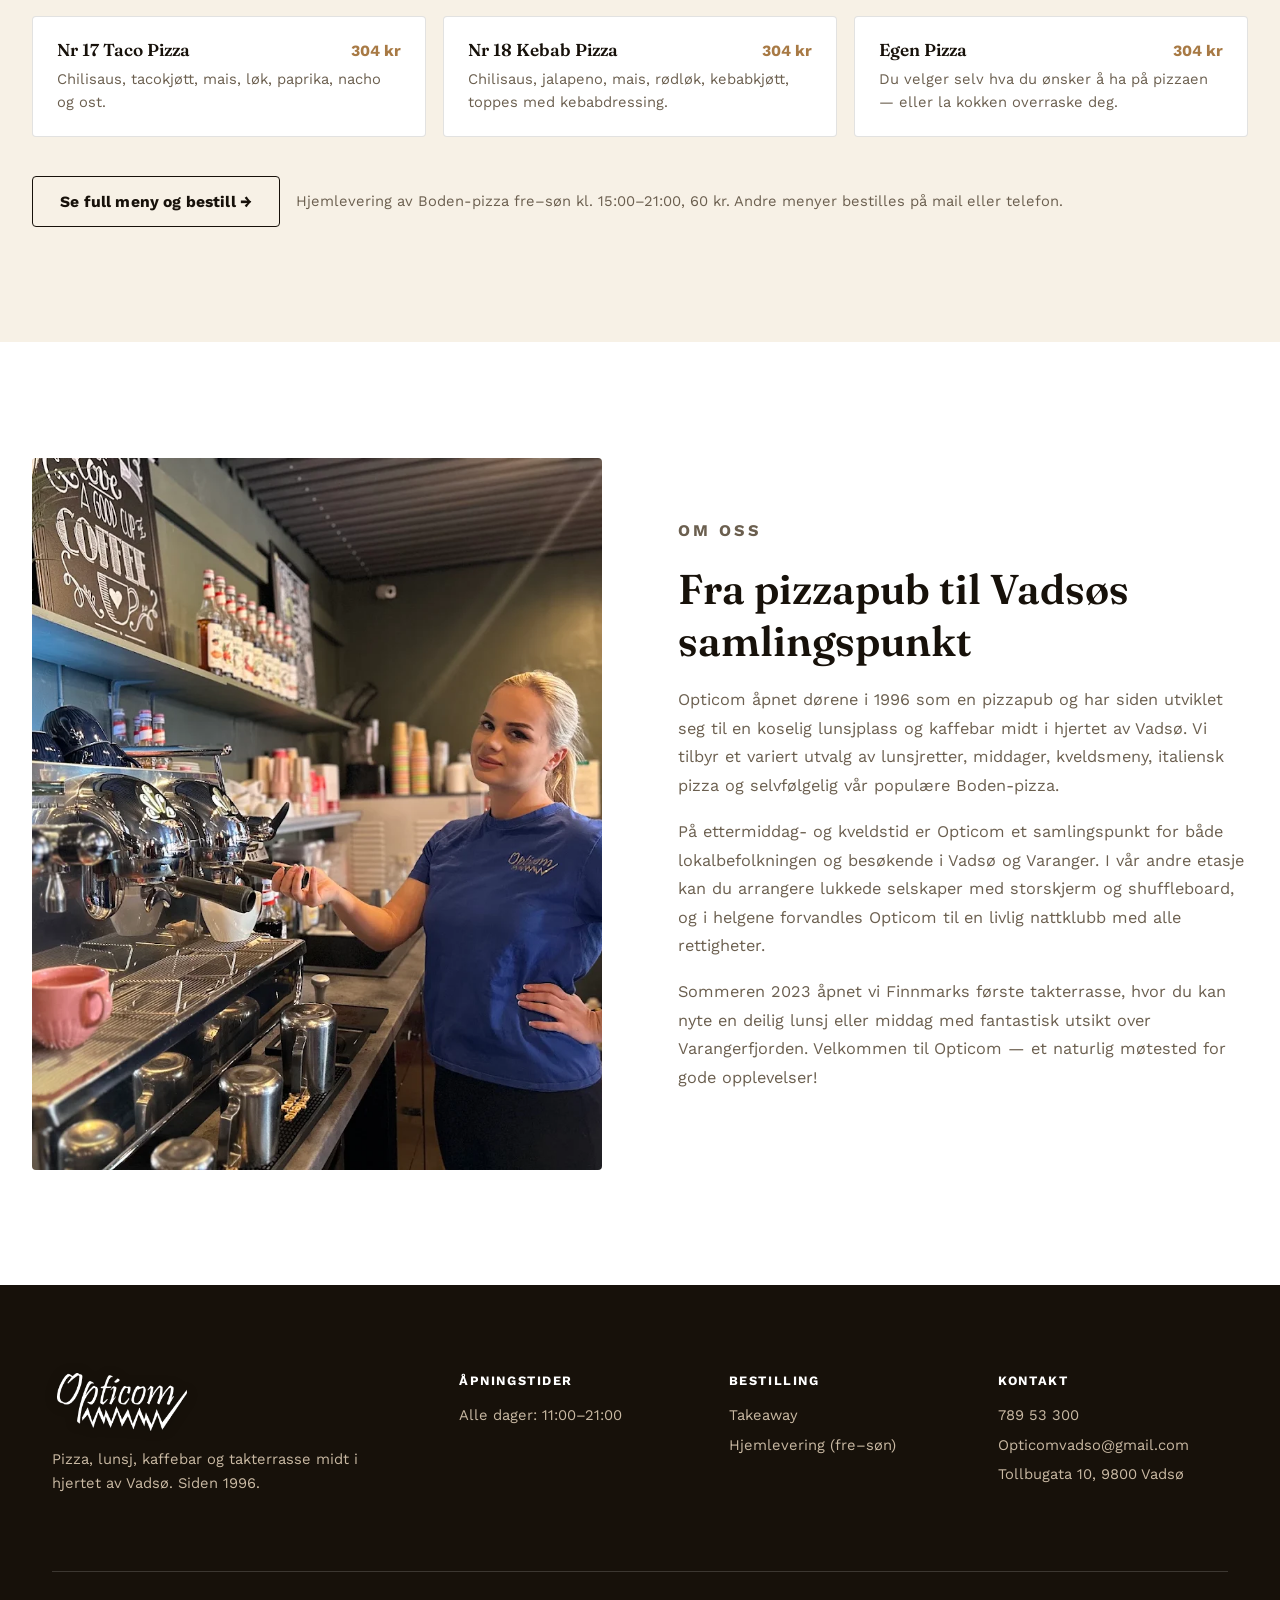
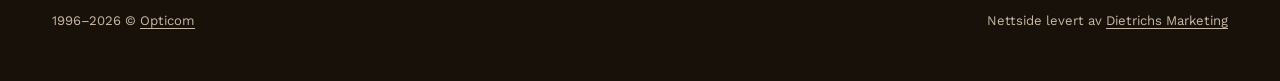
==== commit af40445e: "Fjern hvit logo-plate til fordel for transparent logo, bruk nyeste bilde på takterrasse-kortet Logoe" ====
--- a/index.html
+++ b/index.html
@@ -116,7 +116,7 @@
 
         <article class="opp-card reveal-up">
           <div class="opp-media">
-            <img src="assets/interior.webp" alt="Interiør hos Opticom i Vadsø" loading="lazy">
+            <img src="assets/takterrasse.webp" alt="Takterrassen hos Opticom med bar og utsikt" loading="lazy">
           </div>
           <div class="opp-body">
             <p class="opp-tag">Takterrasse</p>
@@ -230,7 +230,7 @@
   <div class="footer-inner">
     <div class="footer-top">
       <div class="footer-brand">
-        <span class="brand-plate brand-plate--footer"><img src="assets/logo.png" alt="Opticom"></span>
+        <span class="brand-plate brand-plate--footer"><img src="assets/logo.png" alt="Opticom" class="brand-logo brand-logo--footer"></span>
         <p>Pizza, lunsj, kaffebar og takterrasse midt i hjertet av Vadsø. Siden 1996.</p>
       </div>
 
--- a/style.css
+++ b/style.css
@@ -70,13 +70,15 @@
 .brand-plate{
   display:flex; align-items:center; justify-content:center;
   width:clamp(96px,13vw,140px); height:clamp(46px,7vw,58px);
-  background:var(--paper); border-radius:8px;
-  box-shadow:0 2px 14px rgba(0,0,0,0.22);
-  padding:8px 14px;
   transition:transform .2s ease;
 }
 .brand:hover .brand-plate{transform:scale(1.03);}
-.brand-logo{width:100%; height:100%; object-fit:contain;}
+.brand-logo{
+  width:100%; height:100%; object-fit:contain;
+  filter:brightness(0) invert(1) drop-shadow(0 1px 6px rgba(0,0,0,0.35));
+  transition:filter .3s ease;
+}
+.site-header.scrolled .brand-logo{filter:none;}
 
 .nav-desktop{display:flex; gap:clamp(18px,2.4vw,34px); align-items:center;}
 .nav-desktop a{
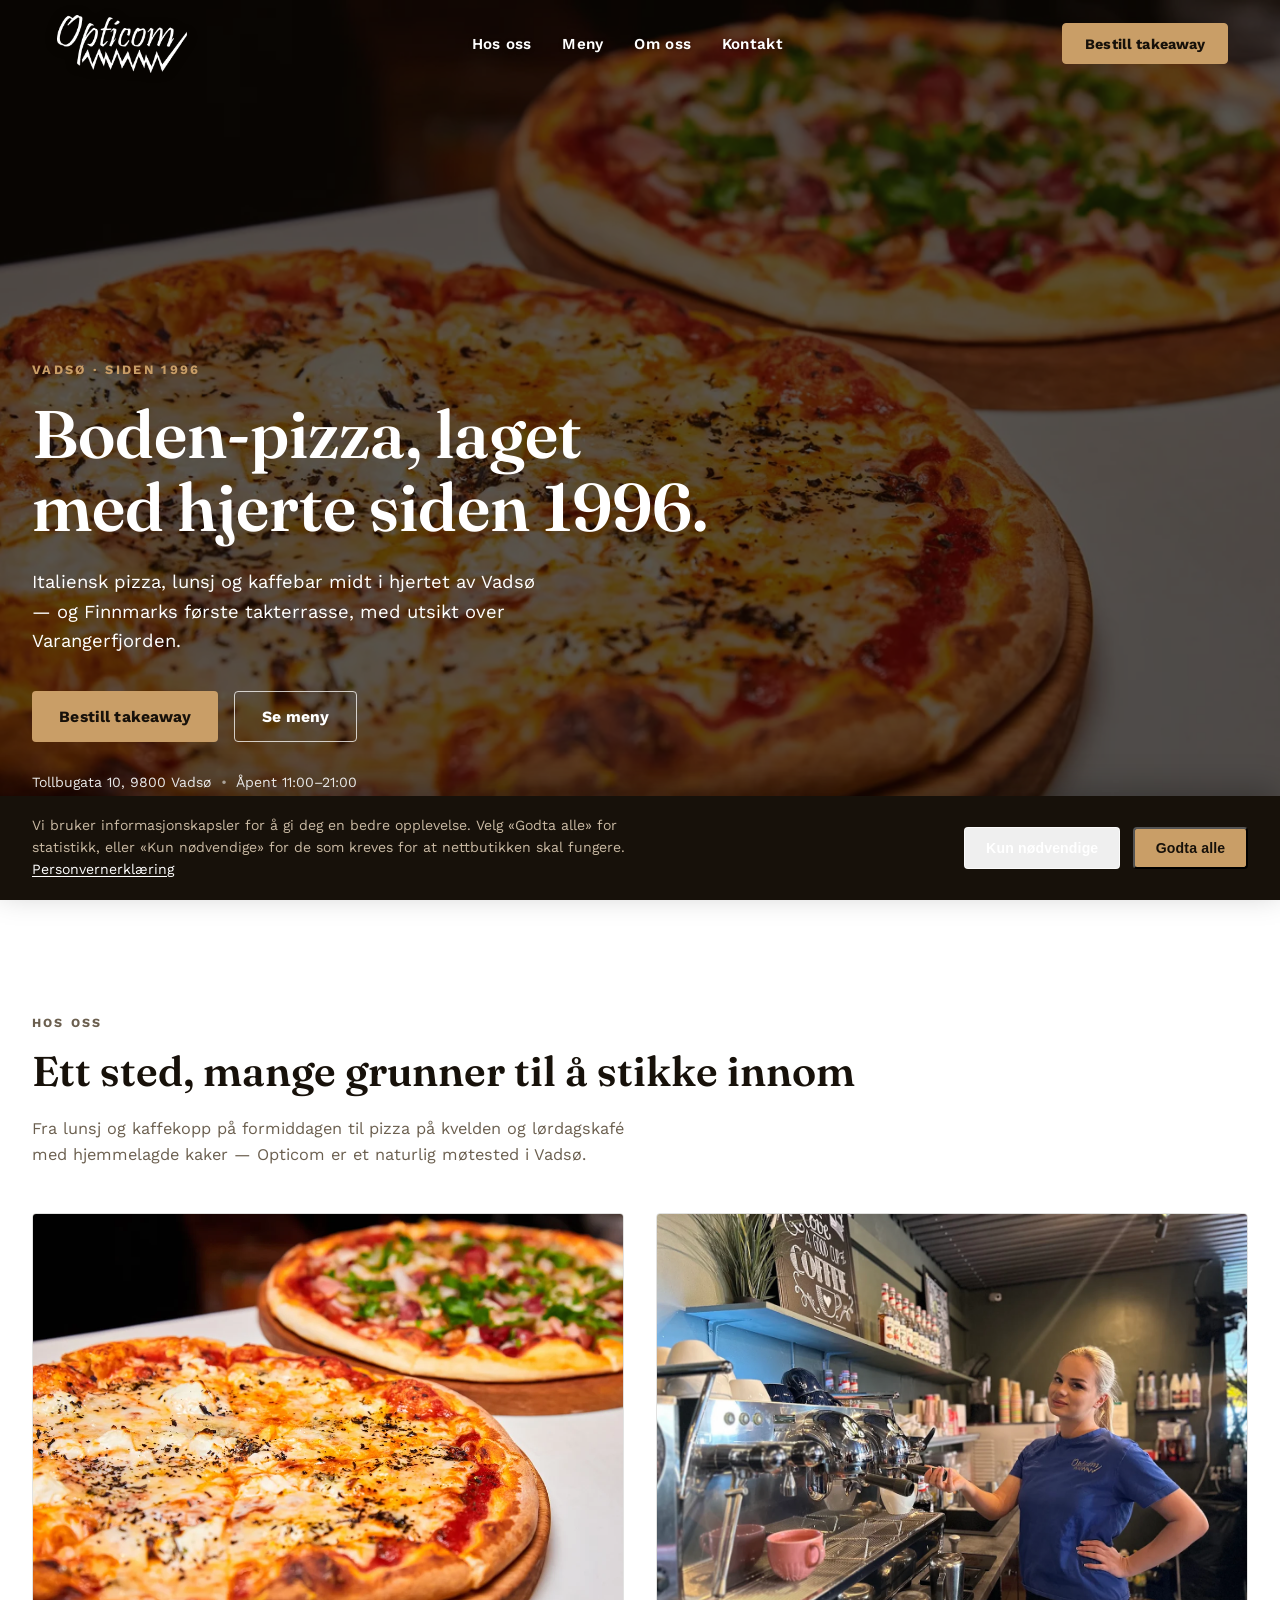
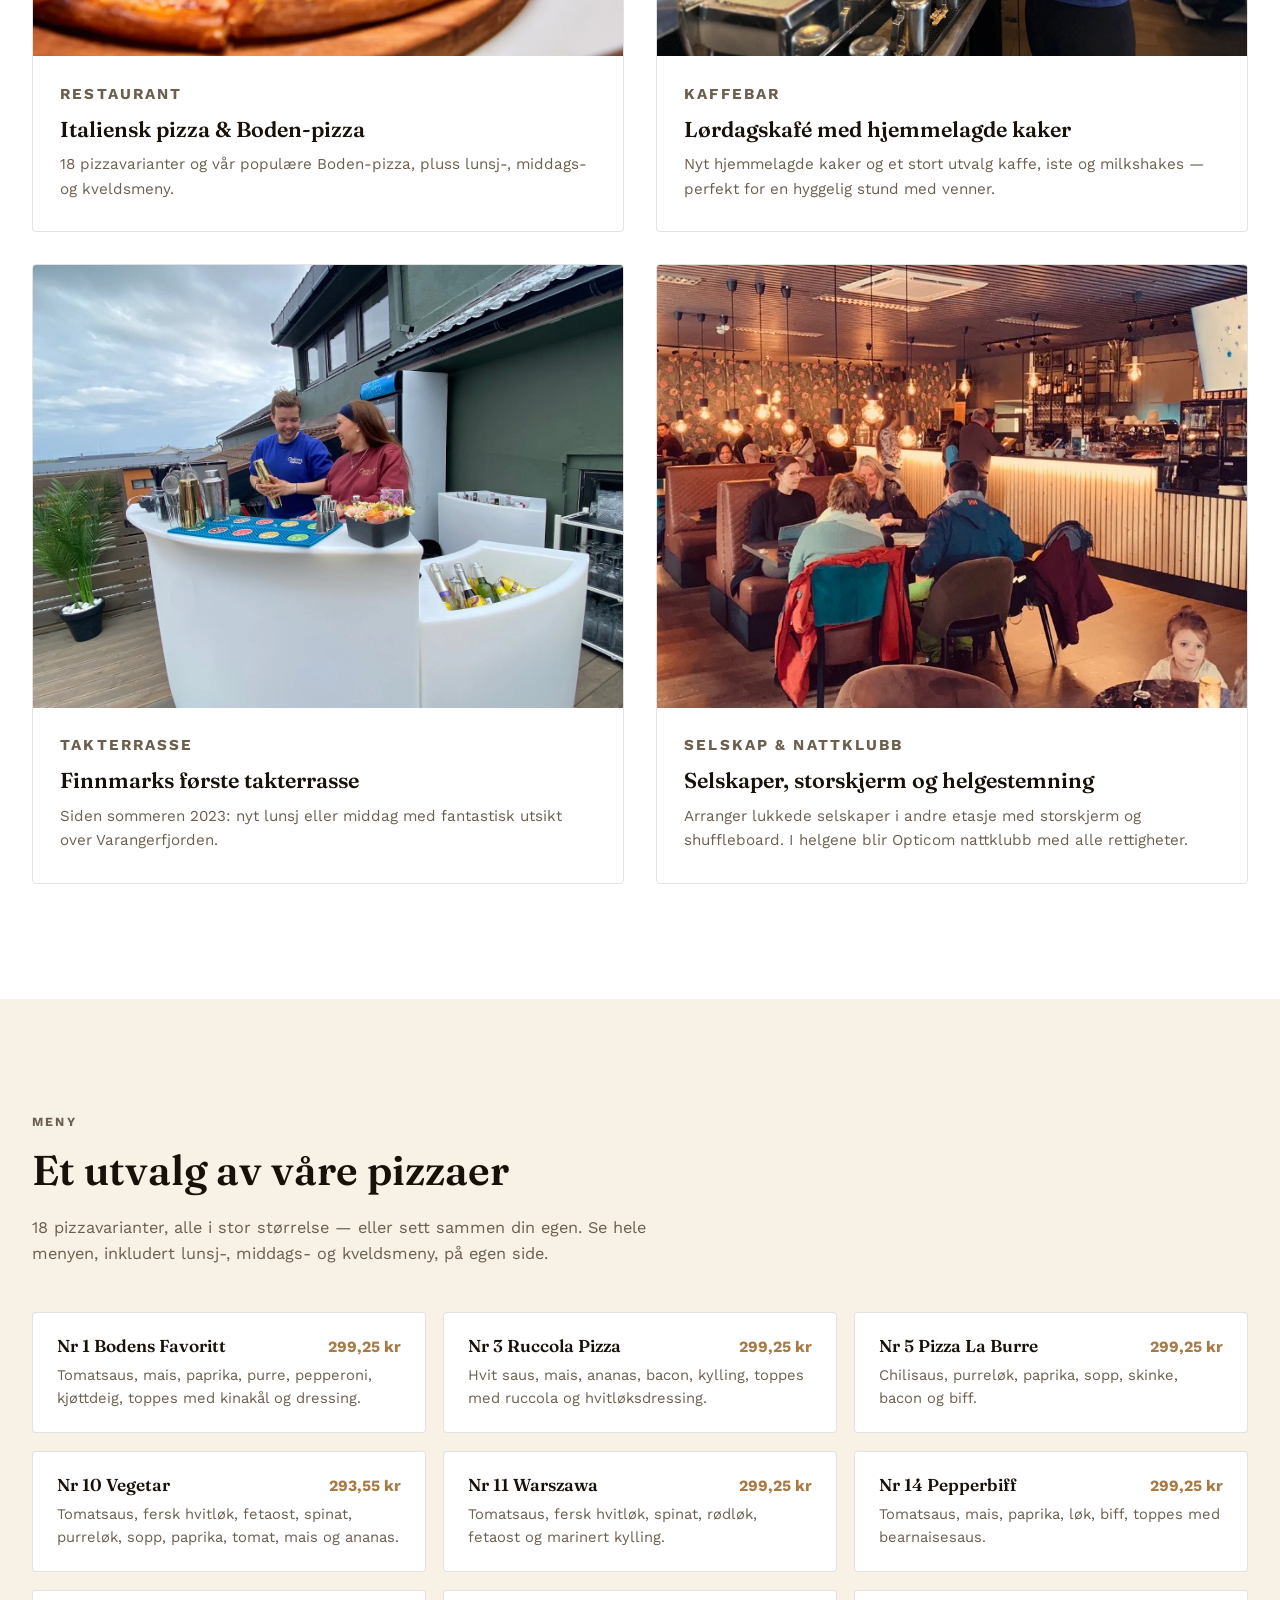
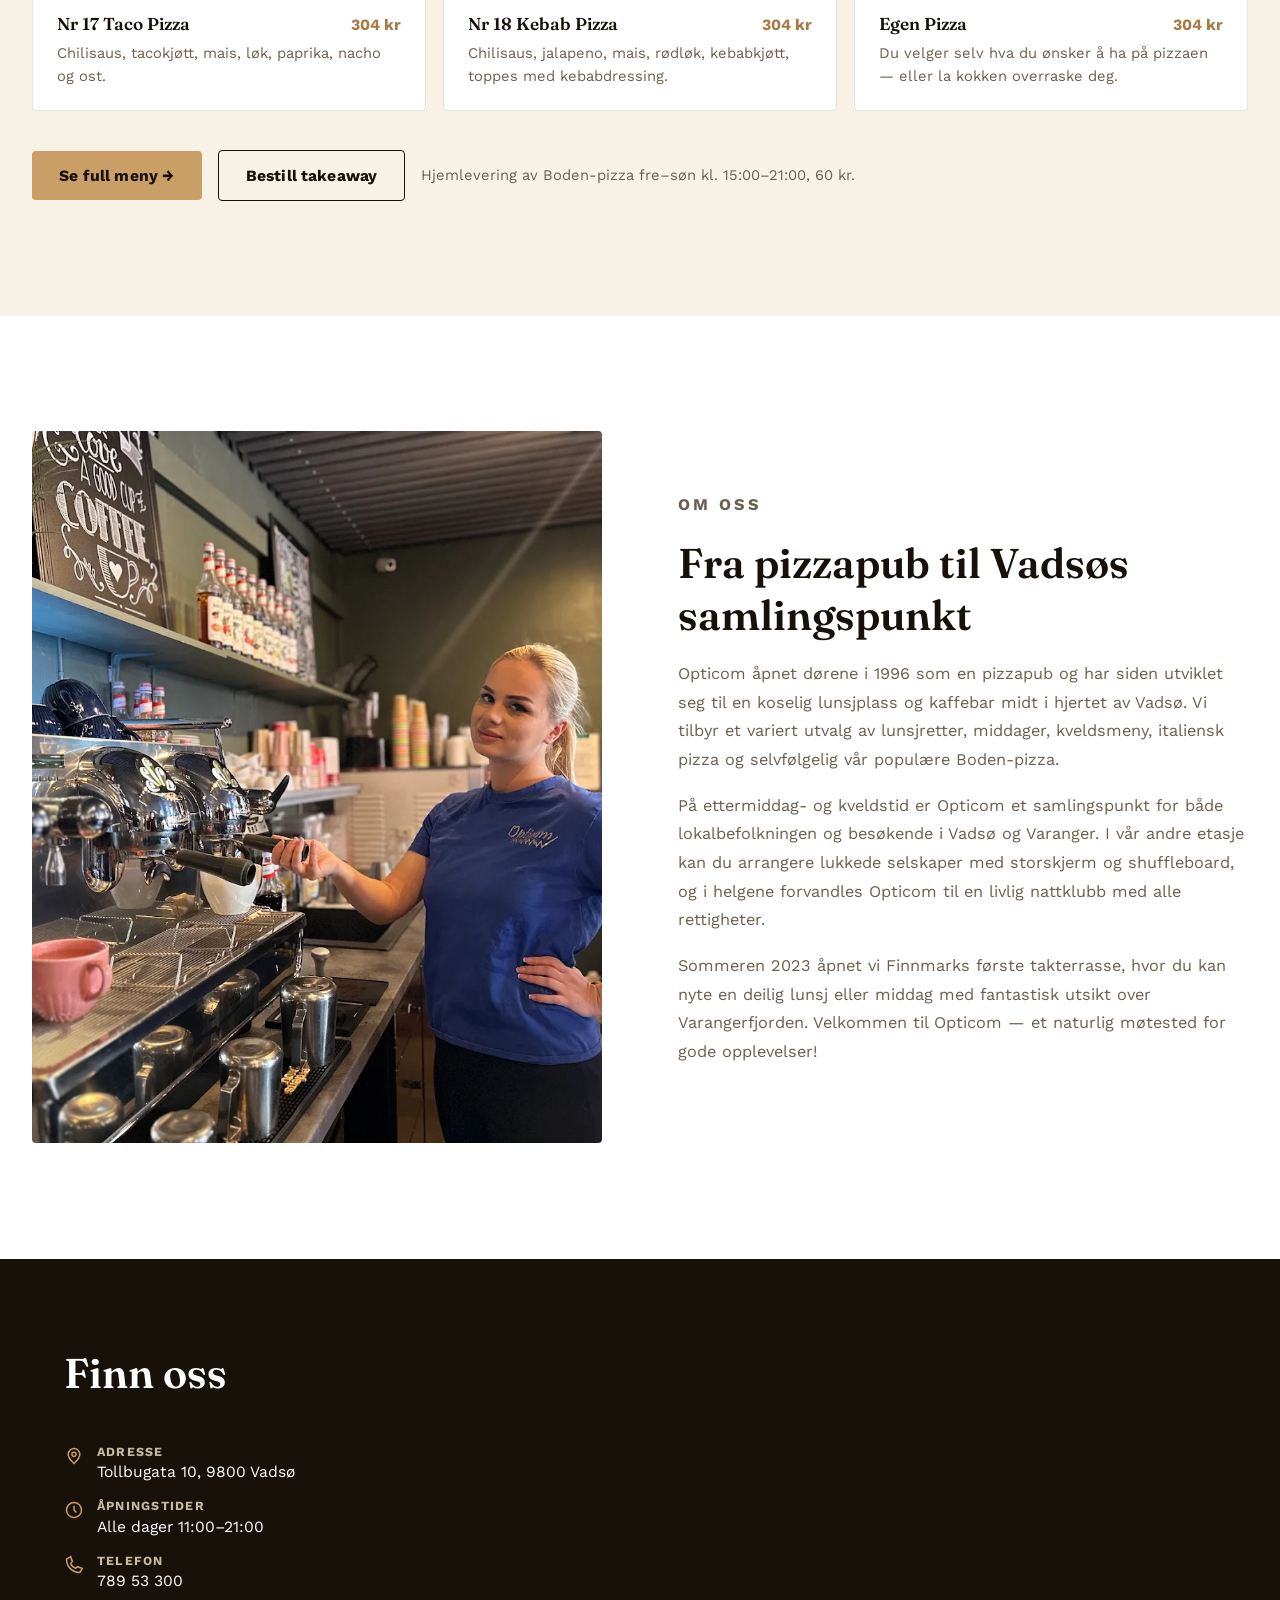
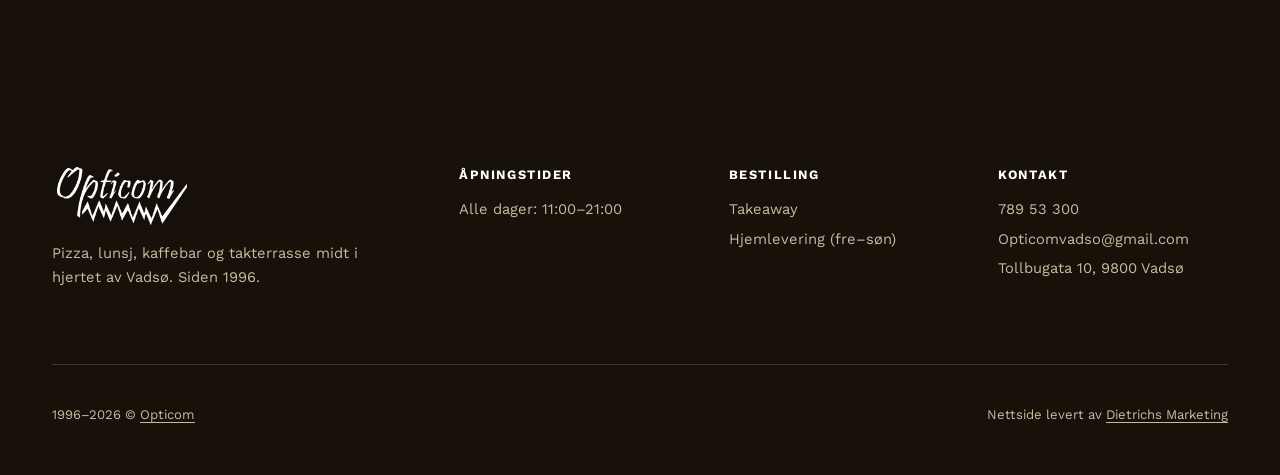
==== commit b91f50b2: "Legg til egen menyside og kart-seksjon Full meny flyttet til meny.html (pizza, sandwich, salater, om" ====
--- a/index.html
+++ b/index.html
@@ -24,7 +24,7 @@
     </a>
     <nav class="nav-desktop" aria-label="Hovednavigasjon">
       <a href="#opplevelser">Hos oss</a>
-      <a href="#meny">Meny</a>
+      <a href="meny.html">Meny</a>
       <a href="#om">Om oss</a>
       <a href="#kontakt">Kontakt</a>
     </nav>
@@ -42,7 +42,7 @@
   </button>
   <div class="drawer-links">
     <a href="#opplevelser">Hos oss</a>
-    <a href="#meny">Meny</a>
+    <a href="meny.html">Meny</a>
     <a href="#om">Om oss</a>
     <a href="#kontakt">Kontakt</a>
   </div>
@@ -68,7 +68,7 @@
       </p>
       <div class="hero-actions reveal-up">
         <a href="https://boden.munu.shop/" class="btn btn-solid">Bestill takeaway</a>
-        <a href="#meny" class="btn btn-ghost">Se meny</a>
+        <a href="meny.html" class="btn btn-ghost">Se meny</a>
       </div>
       <div class="hero-meta reveal-up">
         <span>Tollbugata 10, 9800 Vadsø</span>
@@ -145,8 +145,8 @@
       <p class="section-kicker reveal-up">Meny</p>
       <h2 class="reveal-up">Et utvalg av våre pizzaer</h2>
       <p class="meny-lead reveal-up">
-        18 pizzavarianter, alle i stor størrelse — eller sett sammen din egen. Priser
-        og fullt utvalg finner du i nettbutikken, sammen med lunsj-, middags- og kveldsmeny.
+        18 pizzavarianter, alle i stor størrelse — eller sett sammen din egen.
+        Se hele menyen, inkludert lunsj-, middags- og kveldsmeny, på egen side.
       </p>
 
       <div class="meny-grid">
@@ -189,8 +189,9 @@
       </div>
 
       <div class="meny-more reveal-up">
-        <a href="https://boden.munu.shop/" class="btn btn-ghost" style="border-color:var(--ink); color:var(--ink);">Se full meny og bestill →</a>
-        <p>Hjemlevering av Boden-pizza fre–søn kl. 15:00–21:00, 60 kr. Andre menyer bestilles på mail eller telefon.</p>
+        <a href="meny.html" class="btn btn-solid">Se full meny →</a>
+        <a href="https://boden.munu.shop/" class="btn btn-ghost" style="border-color:var(--ink); color:var(--ink);">Bestill takeaway</a>
+        <p>Hjemlevering av Boden-pizza fre–søn kl. 15:00–21:00, 60 kr.</p>
       </div>
     </div>
   </section>
@@ -224,6 +225,38 @@
     </div>
   </section>
 
+  <section class="kart" id="finn-oss">
+    <div class="kart-inner">
+      <div class="kart-card reveal-up">
+        <h2>Finn oss</h2>
+        <div class="kart-info">
+          <div class="kart-info-item">
+            <svg width="20" height="20" viewBox="0 0 24 24" fill="none" stroke="currentColor" stroke-width="1.8"><path d="M12 21s-7-6.2-7-11a7 7 0 0 1 14 0c0 4.8-7 11-7 11z"/><circle cx="12" cy="10" r="2.5"/></svg>
+            <div>
+              <h4>Adresse</h4>
+              <a href="https://maps.google.com/?q=Opticom,+Tollbugata+10,+9800+Vadsø" target="_blank" rel="noopener">Tollbugata 10, 9800 Vadsø</a>
+            </div>
+          </div>
+          <div class="kart-info-item">
+            <svg width="20" height="20" viewBox="0 0 24 24" fill="none" stroke="currentColor" stroke-width="1.8"><circle cx="12" cy="12" r="9"/><path d="M12 7v5l3 3"/></svg>
+            <div>
+              <h4>Åpningstider</h4>
+              <p>Alle dager 11:00–21:00</p>
+            </div>
+          </div>
+          <div class="kart-info-item">
+            <svg width="20" height="20" viewBox="0 0 24 24" fill="none" stroke="currentColor" stroke-width="1.8"><path d="M3 5c0 9 7 16 16 16l3-5-6-2-2 2c-3-1-5-3-6-6l2-2-2-6z"/></svg>
+            <div>
+              <h4>Telefon</h4>
+              <a href="tel:78953300">789 53 300</a>
+            </div>
+          </div>
+        </div>
+      </div>
+      <iframe class="kart-map reveal-up" src="https://www.google.com/maps?q=Opticom,Tollbugata+10,9800+Vads%C3%B8&output=embed" loading="lazy" referrerpolicy="no-referrer-when-downgrade" title="Kart til Opticom i Vadsø"></iframe>
+    </div>
+  </section>
+
 </main>
 
 <footer class="site-footer" id="kontakt">
--- a/style.css
+++ b/style.css
@@ -261,6 +261,86 @@
 .meny-more{margin-top:2.4rem; display:flex; flex-wrap:wrap; gap:1rem; align-items:center;}
 .meny-more p{color:var(--muted); font-size:.92rem; margin:0;}
 
+/* ---------- Menyside ---------- */
+.page-hero{
+  position:relative; min-height:300px; display:flex; align-items:center;
+  overflow:hidden; padding:calc(var(--header-h) + 30px) clamp(16px,5vw,32px) 40px;
+}
+.page-hero-media{position:absolute; inset:0; z-index:0;}
+.page-hero-media img{width:100%; height:100%; object-fit:cover; object-position:center 40%;}
+.page-hero-overlay{position:absolute; inset:0; background:var(--overlay);}
+.page-hero-inner{position:relative; z-index:1; max-width:var(--container); margin:0 auto; width:100%; color:var(--paper);}
+.page-hero h1{font-size:clamp(2rem,5vw,3rem); margin:0 0 .7rem;}
+.page-hero p{margin:0; opacity:.92; max-width:520px; font-size:1.02rem; line-height:1.6;}
+
+.meny-nav{
+  position:sticky; top:var(--header-h); z-index:150; background:var(--paper);
+  border-bottom:1px solid var(--line);
+}
+.meny-nav-inner{
+  max-width:var(--container); margin:0 auto; padding:.9rem clamp(16px,5vw,32px);
+  display:flex; gap:.6rem; overflow-x:auto; scrollbar-width:none;
+}
+.meny-nav-inner::-webkit-scrollbar{display:none;}
+.meny-nav-inner a{
+  flex:0 0 auto; padding:.5rem 1rem; border-radius:999px; border:1px solid var(--line);
+  font-size:.85rem; font-weight:600; white-space:nowrap; color:var(--muted);
+  transition:background .2s ease, color .2s ease, border-color .2s ease;
+}
+.meny-nav-inner a:hover{border-color:var(--tan-deep); color:var(--ink);}
+
+.meny-page-section{background:var(--paper); scroll-margin-top:calc(var(--header-h) + 64px);}
+.meny-page-section:nth-of-type(even){background:var(--cream);}
+.meny-page-inner{max-width:var(--container); margin:0 auto;}
+.meny-cat-title{
+  font-family:"Fraunces",serif; font-size:1.3rem; font-weight:600; margin:2.2rem 0 1rem;
+}
+.meny-cat-title:first-child{margin-top:0;}
+.meny-cat-note{color:var(--muted); font-size:.9rem; margin:0 0 1.4rem; font-style:italic;}
+
+.menu-row-list{display:flex; flex-direction:column;}
+.menu-row{
+  display:flex; justify-content:space-between; align-items:baseline; gap:1.2rem;
+  padding:.95rem 0; border-bottom:1px solid var(--line);
+}
+.menu-row-main{flex:1; min-width:0;}
+.menu-row-name{font-weight:600; font-size:1rem; margin:0 0 .2rem;}
+.menu-row-desc{color:var(--muted); font-size:.88rem; line-height:1.55; margin:0;}
+.menu-row-price{
+  font-family:"Work Sans",sans-serif; font-weight:700; color:var(--tan-deep);
+  white-space:nowrap; font-size:.95rem; flex-shrink:0;
+}
+.menu-cols{display:grid; grid-template-columns:1fr; gap:0 3rem;}
+@media (min-width:820px){
+  .menu-cols{grid-template-columns:1fr 1fr;}
+}
+.allergen-note{
+  color:var(--muted); font-size:.8rem; line-height:1.6; max-width:var(--container);
+  margin:3rem auto 0; padding:0 clamp(16px,5vw,32px) 3rem;
+}
+
+/* ---------- Finn oss / kart ---------- */
+.kart{background:var(--ink); color:var(--paper); padding-top:0; padding-bottom:0;}
+.kart-inner{
+  max-width:var(--container); margin:0 auto;
+  display:grid; grid-template-columns:340px 1fr; min-height:420px;
+}
+.kart-card{
+  padding:clamp(40px,6vw,64px) clamp(20px,3vw,32px);
+  display:flex; flex-direction:column; justify-content:center; gap:1.6rem;
+}
+.kart-card h2{color:var(--paper);}
+.kart-info{display:flex; flex-direction:column; gap:1.1rem;}
+.kart-info-item{display:flex; align-items:flex-start; gap:.8rem;}
+.kart-info-item svg{flex-shrink:0; margin-top:2px; color:var(--tan);}
+.kart-info-item h4{
+  margin:0 0 .2rem; font-family:"Work Sans",sans-serif; font-size:.78rem; text-transform:uppercase;
+  letter-spacing:.1em; color:var(--muted-on-dark); font-weight:700;
+}
+.kart-info-item p, .kart-info-item a{margin:0; font-size:.98rem; color:var(--paper);}
+.kart-info-item a:hover{opacity:.8;}
+.kart-map{width:100%; height:100%; min-height:320px; border:0; filter:grayscale(.15) contrast(1.05);}
+
 /* ---------- Om oss ---------- */
 .om{background:var(--paper);}
 .om-inner{
@@ -335,6 +415,8 @@
 @media (max-width:900px){
   .om-inner{grid-template-columns:1fr;}
   .om-media{order:-1;}
+  .kart-inner{grid-template-columns:1fr;}
+  .kart-map{min-height:280px;}
 }
 
 @media (max-width:760px){
